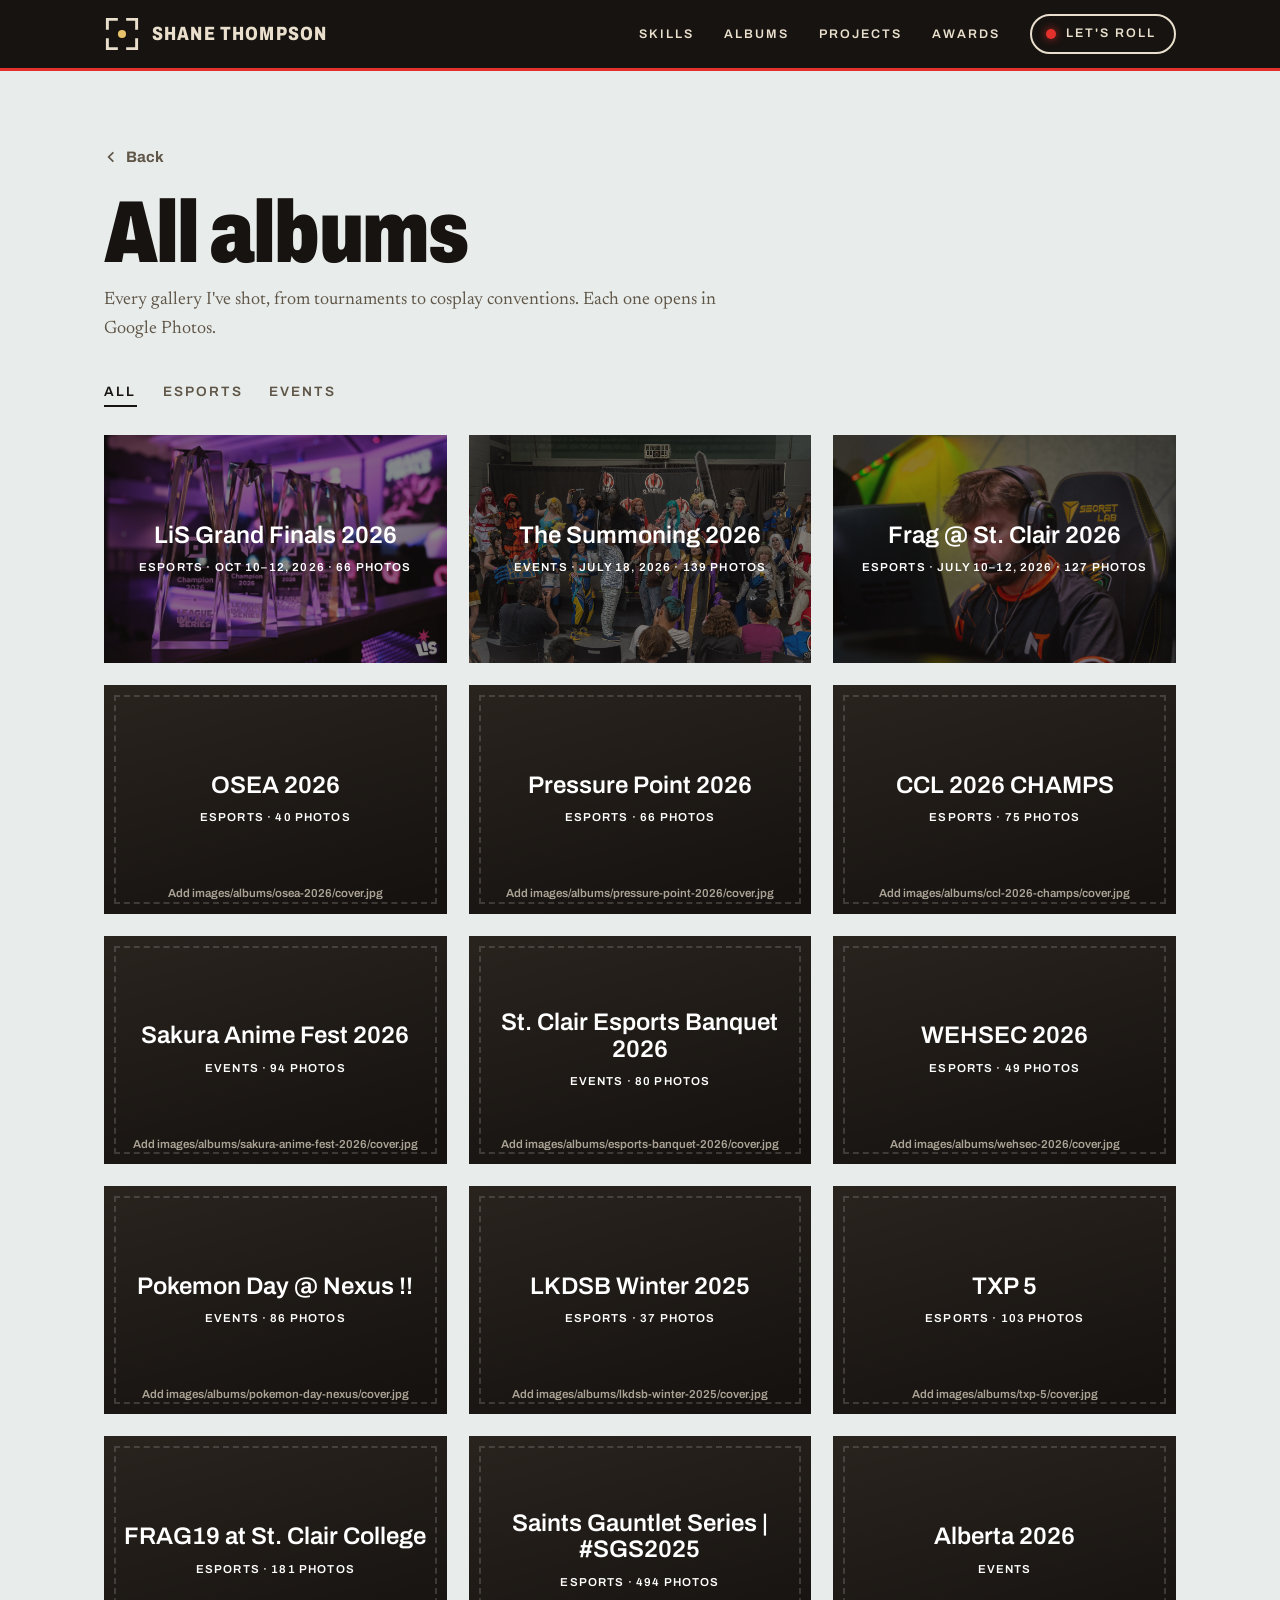
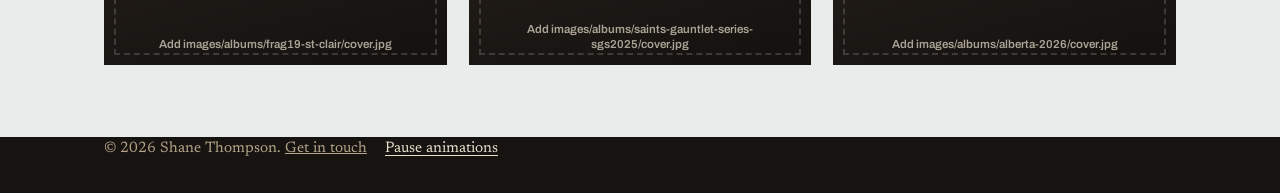
==== albums.html @ 85a18883 "Add files via upload" ====
<!DOCTYPE html>
<html lang="en">
<head>
<meta charset="utf-8">
<meta name="viewport" content="width=device-width, initial-scale=1">
<title>Photo Albums | Shane Thompson</title>
<meta name="description" content="Every photo album from Shane Thompson, covering esports events, tournaments and campus events in Ontario.">
<link rel="preconnect" href="https://fonts.googleapis.com">
<link rel="preconnect" href="https://fonts.gstatic.com" crossorigin>
<link href="https://fonts.googleapis.com/css2?family=Archivo:wdth,wght@62..125,500..900&family=Newsreader:ital,opsz,wght@0,6..72,400..600;1,6..72,400&display=swap" rel="stylesheet">
<link rel="stylesheet" href="styles.css">
</head>
<body>
<a class="skip" href="#main">Skip to content</a>
<header>
  <div class="wrap">
    <a class="mark" href="index.html"><svg class="mk-vf" viewBox="0 0 32 32" aria-hidden="true"><g class="br"><path d="M3 11V3h8M21 3h8v8M29 21v8h-8M11 29H3v-8"/></g><circle cx="16" cy="16" r="3.6"/></svg><span class="mk-name">Shane Thompson</span></a>
    <nav aria-label="Main"><ul>
      <li><a href="index.html#skills">Skills</a></li>
      <li class="nv-al"><a href="albums.html">Albums</a></li>
      <li><a href="index.html#work">Projects</a></li>
      <li><a href="index.html#awards">Awards</a></li>
      <li class="nv-contact"><a href="contact.html">Contact</a></li>
      <li class="nv-cta"><a class="nv-btn" href="contact.html">Let's roll</a></li>
    </ul></nav>
  </div>
</header>

<main id="main">
  <section class="block albums-page">
    <div class="wrap">
      <a class="back" href="index.html#albums"><svg width="14" height="14" viewBox="0 0 24 24" fill="none" stroke="currentColor" stroke-width="3" stroke-linecap="square" aria-hidden="true"><path d="M15 5 8 12l7 7"/></svg>Back</a>
      <h1 class="al-title">All albums</h1>
      <p class="intro">Every gallery I've shot, from tournaments to cosplay conventions. Each one opens in Google Photos.</p>
      <div class="filters" role="group" aria-label="Filter albums">
        <button type="button" class="on" data-f="all" aria-pressed="true">All</button>
        <button type="button" data-f="esports" aria-pressed="false">Esports</button>
        <button type="button" data-f="events" aria-pressed="false">Events</button>
      </div>
      <!-- To add an album: copy an <a class="alt"> block, set data-cat (for example esports or events), the title, the Google Photos share link, and a cover at images/albums/<name>/cover.jpg (landscape, about 3:2). To add a filter tab, copy a button. -->
      <div class="alg">
      <a class="alt" data-cat="esports" href="https://photos.app.goo.gl/d2qjVAx8taKaibPC6" target="_blank" rel="noopener">
        <img src="images/albums/lis-2026/cover.jpg" alt="" style="object-position:22% 50%" loading="lazy" decoding="async">
        <span class="alt-txt"><b>LiS Grand Finals 2026</b><i>Esports · Oct 10–12, 2026 · 66 photos</i></span>
        <span class="alt-go" aria-hidden="true"><svg width="12" height="12" viewBox="0 0 24 24" fill="none" stroke="currentColor" stroke-width="3" stroke-linecap="square" aria-hidden="true"><path d="M7 17 17 7M8 7h9v9"/></svg></span>
      </a>
      <a class="alt" data-cat="events" href="https://photos.app.goo.gl/BAirNBNENMz6Ticj6" target="_blank" rel="noopener">
        <img src="images/albums/the-summoning-2026/cover.jpg" alt="" style="object-position:55% 50%" loading="lazy" decoding="async">
        <span class="alt-txt"><b>The Summoning 2026</b><i>Events · July 18, 2026 · 139 photos</i></span>
        <span class="alt-go" aria-hidden="true"><svg width="12" height="12" viewBox="0 0 24 24" fill="none" stroke="currentColor" stroke-width="3" stroke-linecap="square" aria-hidden="true"><path d="M7 17 17 7M8 7h9v9"/></svg></span>
      </a>
      <a class="alt" data-cat="esports" href="https://photos.app.goo.gl/i5zb3TWGw64ADu737" target="_blank" rel="noopener">
        <img src="images/albums/frag-st-clair-2026/cover.jpg" alt="" style="object-position:40% 40%" loading="lazy" decoding="async">
        <span class="alt-txt"><b>Frag @ St. Clair 2026</b><i>Esports · July 10–12, 2026 · 127 photos</i></span>
        <span class="alt-go" aria-hidden="true"><svg width="12" height="12" viewBox="0 0 24 24" fill="none" stroke="currentColor" stroke-width="3" stroke-linecap="square" aria-hidden="true"><path d="M7 17 17 7M8 7h9v9"/></svg></span>
      </a>
      <a class="alt" data-cat="esports" href="https://photos.google.com/" target="_blank" rel="noopener">
        <img src="images/albums/osea-2026/cover.jpg" alt="" loading="lazy" decoding="async">
        <span class="alt-txt"><b>OSEA 2026</b><i>Esports · 40 photos</i></span>
        <span class="alt-go" aria-hidden="true"><svg width="12" height="12" viewBox="0 0 24 24" fill="none" stroke="currentColor" stroke-width="3" stroke-linecap="square" aria-hidden="true"><path d="M7 17 17 7M8 7h9v9"/></svg></span>
      </a>
      <a class="alt" data-cat="esports" href="https://photos.google.com/" target="_blank" rel="noopener">
        <img src="images/albums/pressure-point-2026/cover.jpg" alt="" loading="lazy" decoding="async">
        <span class="alt-txt"><b>Pressure Point 2026</b><i>Esports · 66 photos</i></span>
        <span class="alt-go" aria-hidden="true"><svg width="12" height="12" viewBox="0 0 24 24" fill="none" stroke="currentColor" stroke-width="3" stroke-linecap="square" aria-hidden="true"><path d="M7 17 17 7M8 7h9v9"/></svg></span>
      </a>
      <a class="alt" data-cat="esports" href="https://photos.google.com/" target="_blank" rel="noopener">
        <img src="images/albums/ccl-2026-champs/cover.jpg" alt="" loading="lazy" decoding="async">
        <span class="alt-txt"><b>CCL 2026 CHAMPS</b><i>Esports · 75 photos</i></span>
        <span class="alt-go" aria-hidden="true"><svg width="12" height="12" viewBox="0 0 24 24" fill="none" stroke="currentColor" stroke-width="3" stroke-linecap="square" aria-hidden="true"><path d="M7 17 17 7M8 7h9v9"/></svg></span>
      </a>
      <a class="alt" data-cat="events" href="https://photos.google.com/" target="_blank" rel="noopener">
        <img src="images/albums/sakura-anime-fest-2026/cover.jpg" alt="" loading="lazy" decoding="async">
        <span class="alt-txt"><b>Sakura Anime Fest 2026</b><i>Events · 94 photos</i></span>
        <span class="alt-go" aria-hidden="true"><svg width="12" height="12" viewBox="0 0 24 24" fill="none" stroke="currentColor" stroke-width="3" stroke-linecap="square" aria-hidden="true"><path d="M7 17 17 7M8 7h9v9"/></svg></span>
      </a>
      <a class="alt" data-cat="events" href="https://photos.google.com/" target="_blank" rel="noopener">
        <img src="images/albums/esports-banquet-2026/cover.jpg" alt="" loading="lazy" decoding="async">
        <span class="alt-txt"><b>St. Clair Esports Banquet 2026</b><i>Events · 80 photos</i></span>
        <span class="alt-go" aria-hidden="true"><svg width="12" height="12" viewBox="0 0 24 24" fill="none" stroke="currentColor" stroke-width="3" stroke-linecap="square" aria-hidden="true"><path d="M7 17 17 7M8 7h9v9"/></svg></span>
      </a>
      <a class="alt" data-cat="esports" href="https://photos.google.com/" target="_blank" rel="noopener">
        <img src="images/albums/wehsec-2026/cover.jpg" alt="" loading="lazy" decoding="async">
        <span class="alt-txt"><b>WEHSEC 2026</b><i>Esports · 49 photos</i></span>
        <span class="alt-go" aria-hidden="true"><svg width="12" height="12" viewBox="0 0 24 24" fill="none" stroke="currentColor" stroke-width="3" stroke-linecap="square" aria-hidden="true"><path d="M7 17 17 7M8 7h9v9"/></svg></span>
      </a>
      <a class="alt" data-cat="events" href="https://photos.google.com/" target="_blank" rel="noopener">
        <img src="images/albums/pokemon-day-nexus/cover.jpg" alt="" loading="lazy" decoding="async">
        <span class="alt-txt"><b>Pokemon Day @ Nexus !!</b><i>Events · 86 photos</i></span>
        <span class="alt-go" aria-hidden="true"><svg width="12" height="12" viewBox="0 0 24 24" fill="none" stroke="currentColor" stroke-width="3" stroke-linecap="square" aria-hidden="true"><path d="M7 17 17 7M8 7h9v9"/></svg></span>
      </a>
      <a class="alt" data-cat="esports" href="https://photos.google.com/" target="_blank" rel="noopener">
        <img src="images/albums/lkdsb-winter-2025/cover.jpg" alt="" loading="lazy" decoding="async">
        <span class="alt-txt"><b>LKDSB Winter 2025</b><i>Esports · 37 photos</i></span>
        <span class="alt-go" aria-hidden="true"><svg width="12" height="12" viewBox="0 0 24 24" fill="none" stroke="currentColor" stroke-width="3" stroke-linecap="square" aria-hidden="true"><path d="M7 17 17 7M8 7h9v9"/></svg></span>
      </a>
      <a class="alt" data-cat="esports" href="https://photos.google.com/" target="_blank" rel="noopener">
        <img src="images/albums/txp-5/cover.jpg" alt="" loading="lazy" decoding="async">
        <span class="alt-txt"><b>TXP 5</b><i>Esports · 103 photos</i></span>
        <span class="alt-go" aria-hidden="true"><svg width="12" height="12" viewBox="0 0 24 24" fill="none" stroke="currentColor" stroke-width="3" stroke-linecap="square" aria-hidden="true"><path d="M7 17 17 7M8 7h9v9"/></svg></span>
      </a>
      <a class="alt" data-cat="esports" href="https://photos.google.com/" target="_blank" rel="noopener">
        <img src="images/albums/frag19-st-clair/cover.jpg" alt="" loading="lazy" decoding="async">
        <span class="alt-txt"><b>FRAG19 at St. Clair College</b><i>Esports · 181 photos</i></span>
        <span class="alt-go" aria-hidden="true"><svg width="12" height="12" viewBox="0 0 24 24" fill="none" stroke="currentColor" stroke-width="3" stroke-linecap="square" aria-hidden="true"><path d="M7 17 17 7M8 7h9v9"/></svg></span>
      </a>
      <a class="alt" data-cat="esports" href="https://photos.google.com/" target="_blank" rel="noopener">
        <img src="images/albums/saints-gauntlet-series-sgs2025/cover.jpg" alt="" loading="lazy" decoding="async">
        <span class="alt-txt"><b>Saints Gauntlet Series | #SGS2025</b><i>Esports · 494 photos</i></span>
        <span class="alt-go" aria-hidden="true"><svg width="12" height="12" viewBox="0 0 24 24" fill="none" stroke="currentColor" stroke-width="3" stroke-linecap="square" aria-hidden="true"><path d="M7 17 17 7M8 7h9v9"/></svg></span>
      </a>
      <a class="alt" data-cat="events" href="https://photos.google.com/" target="_blank" rel="noopener">
        <img src="images/albums/alberta-2026/cover.jpg" alt="" loading="lazy" decoding="async">
        <span class="alt-txt"><b>Alberta 2026</b><i>Events</i></span>
        <span class="alt-go" aria-hidden="true"><svg width="12" height="12" viewBox="0 0 24 24" fill="none" stroke="currentColor" stroke-width="3" stroke-linecap="square" aria-hidden="true"><path d="M7 17 17 7M8 7h9v9"/></svg></span>
      </a>
      </div>
    </div>
  </section>
</main>

<footer><div class="wrap">© <span id="yr">2026</span> Shane Thompson. <a href="contact.html">Get in touch</a></div></footer>
<script src="site.js" defer></script>
</body>
</html>
---- styles.css ----
:root{
  --paper:#E8ECEB; --sand:#E9DFCC; --card:#F6EFE2; --ink:#161310; --mute:#5F5648; --rec:#E4312B; --line:#161310;
  --display:"Archivo","Arial Narrow",Arial,sans-serif; --body:"Newsreader",Georgia,serif;
}
*{box-sizing:border-box;margin:0}
html{scroll-behavior:smooth;scroll-padding-top:72px}
body{background:var(--paper);color:var(--ink);font-family:var(--body);font-size:1.125rem;line-height:1.6}
a{color:inherit}
:focus-visible{outline:3px solid var(--rec);outline-offset:3px}
.wrap{max-width:1120px;margin:0 auto;padding:0 24px}
.skip{position:absolute;left:-999px}.skip:focus{left:16px;top:16px;background:var(--card);padding:8px 12px;z-index:99}

header{position:sticky;top:0;z-index:10;background:var(--ink);color:var(--sand);border-bottom:3px solid var(--rec)}
header .wrap{display:flex;justify-content:space-between;align-items:center;height:68px}
.mark{display:inline-flex;align-items:center;gap:12px;font-family:var(--display);font-weight:800;font-stretch:80%;font-size:1.2rem;text-decoration:none;letter-spacing:.06em;text-transform:uppercase;white-space:nowrap}
.mk-vf{width:36px;height:36px;flex:none;fill:none;stroke:var(--sand);stroke-width:2.6;stroke-linecap:square}
.mk-vf circle{fill:#E8C26A;stroke:none}
.mk-vf .br{transform-origin:16px 16px;transition:transform .25s}
.mark:hover .br,.mark:focus-visible .br{transform:scale(.8)}
nav ul{display:flex;align-items:center;gap:30px;list-style:none;padding:0}
nav a{position:relative;font-family:var(--display);font-weight:600;font-size:.78rem;letter-spacing:.16em;text-transform:uppercase;text-decoration:none;padding:6px 0}
nav a:not(.nv-btn)::after{content:"";position:absolute;left:0;right:0;bottom:0;height:2px;background:#E8C26A;transform:scaleX(0);transform-origin:left;transition:transform .2s}
nav a:not(.nv-btn):hover::after,nav a:not(.nv-btn):focus-visible::after{transform:scaleX(1)}
.nv-btn{display:inline-flex;align-items:center;gap:10px;padding:8px 18px 8px 14px!important;border:2px solid var(--sand);border-radius:999px;color:var(--sand);transition:background .2s,border-color .2s,color .2s}
.nv-btn::before{content:"";width:10px;height:10px;border-radius:50%;background:var(--rec);box-shadow:0 0 8px rgba(228,49,43,.8);transition:background .2s,box-shadow .2s}
.nv-btn:hover,.nv-btn:focus-visible{background:var(--rec);border-color:var(--rec);color:#fff}
.nv-btn:hover::before,.nv-btn:focus-visible::before{background:#fff;box-shadow:none}

.hero{padding:56px 0 72px}
.hero .wrap{display:grid;gap:48px;grid-template-columns:1.1fr 1fr;align-items:center}
h1{font-family:var(--display);font-weight:900;font-stretch:75%;font-size:clamp(3.6rem,10vw,8rem);line-height:.88;letter-spacing:-.02em}
.hero p.lead{margin-top:28px;max-width:30em;font-size:1.3rem}
.hero .where{margin-top:12px;color:var(--mute);font-style:italic}
.btns{margin-top:32px;display:flex;gap:14px;flex-wrap:wrap}
.btn{font-family:var(--display);font-weight:700;text-decoration:none;padding:12px 22px;border:2px solid var(--line);display:inline-block}
.btn.fill{background:var(--ink);color:var(--sand)}
.btn:hover{background:var(--rec);border-color:var(--rec);color:#fff}

.vf{position:relative;aspect-ratio:16/9;background:linear-gradient(135deg,#2E2923,#161310 70%);color:#fff;display:flex;align-items:flex-end;justify-content:space-between;padding:20px;font-family:var(--display);font-weight:600}
.vf i{position:absolute;width:28px;height:28px;border:3px solid #fff}
.vf .a{top:14px;left:14px;border-right:0;border-bottom:0}.vf .b{top:14px;right:14px;border-left:0;border-bottom:0}
.vf .c{bottom:14px;left:14px;border-right:0;border-top:0}.vf .d{bottom:14px;right:14px;border-left:0;border-top:0}
.rec{position:absolute;top:26px;left:28px;display:flex;align-items:center;gap:8px;font-size:.9rem;letter-spacing:.08em}
.rec b{width:11px;height:11px;border-radius:50%;background:var(--rec);animation:blink 1.4s steps(2,jump-none) infinite}
.tc{font-variant-numeric:tabular-nums;font-size:1.2rem;letter-spacing:.04em;margin-left:14px}
.vf small{font-size:.8rem;opacity:.8;margin-right:14px}
@keyframes blink{50%{opacity:.15}}

section.block{padding:72px 0;border-top:2px solid var(--line)}
h2{font-family:var(--display);font-weight:800;font-stretch:80%;font-size:clamp(2.2rem,5vw,3.4rem);line-height:1;letter-spacing:-.01em}
.intro{margin-top:14px;max-width:34em;color:var(--mute)}

.skhead{display:flex;justify-content:space-between;align-items:flex-end;gap:20px 32px;flex-wrap:wrap;margin-bottom:44px}
h2.io{position:relative;display:inline-block;padding:14px 30px;font-weight:900;font-stretch:75%;font-size:clamp(3.2rem,9vw,6.5rem);line-height:.9;letter-spacing:-.02em}
h2.io::before,h2.io::after{content:"";position:absolute;width:30px;height:30px;border:5px solid var(--rec)}
h2.io::before{top:0;left:0;border-right:0;border-bottom:0}
h2.io::after{bottom:0;right:0;border-left:0;border-top:0}
.hint{display:inline-flex;align-items:center;gap:10px;margin-bottom:12px;padding:8px 16px;border:2px solid var(--line);background:var(--card);box-shadow:4px 4px 0 var(--line);font-family:var(--display);font-weight:700}
.mon .hint{grid-column:2;grid-row:2 / span 2;align-self:center;justify-self:center;margin:0 0 30px;padding:12px 22px;background:#231F1A;color:var(--sand);border:2px solid var(--sand);box-shadow:5px 5px 0 var(--rec);font-size:1.05rem;transform:rotate(-3deg);transition:transform .18s,box-shadow .18s}
.mon .hint svg{stroke:none}
.mon .hint:hover{transform:rotate(-2deg) translateY(-2px) scale(1.02);box-shadow:7px 7px 0 var(--rec)}
.hint svg{flex:none;animation:bob 1.2s ease-in-out infinite}
@keyframes bob{50%{transform:translate(3px,4px)}}
.clip{transition:transform .15s,filter .15s}
.clip:hover{transform:translateY(-3px);filter:brightness(1.1)}
.nle{background:var(--ink);color:var(--sand);border:2px solid var(--line);box-shadow:8px 8px 0 #B5A68A}
.nle :focus-visible{outline-color:#fff}
.mon{padding:26px 28px 24px;border-bottom:2px solid #3A342C;display:grid;grid-template-columns:1fr minmax(260px,36%);gap:8px 24px;align-items:start;min-height:210px}
.mon h3{font-family:var(--display);font-weight:900;font-stretch:75%;font-size:clamp(2.4rem,6vw,4rem);line-height:.9;letter-spacing:-.01em}
.mon p{grid-column:1;max-width:32em;margin-top:6px;color:#D9CDB6}
.mon .mtc{grid-row:1;grid-column:2;justify-self:end;font-family:var(--display);font-weight:600;font-variant-numeric:tabular-nums;font-size:1.1rem;display:flex;align-items:center;gap:10px}
.mon .mtc b{width:10px;height:10px;border-radius:50%;background:var(--rec)}
.mon .sel{grid-column:1;font-family:var(--display);font-weight:700;font-size:.9rem;color:#B5A68A}
.scroll{overflow-x:auto;padding:0 0 18px}
.inner{position:relative;min-width:780px;padding:0 20px}
.ruler{margin-left:140px;height:30px;position:relative;background:repeating-linear-gradient(to right,#6E6454 0 1px,transparent 1px 10%);background-size:100% 10px;background-repeat:repeat-x;background-position:0 bottom;border-bottom:1px solid #6E6454}
.ruler span{position:absolute;bottom:12px;transform:translateX(3px);font-family:var(--display);font-weight:600;font-size:.72rem;color:#B5A68A}
.lane{display:flex;align-items:center;height:48px;border-bottom:1px solid #2A251F}
.lb{flex:none;width:140px;font-family:var(--display);font-weight:700;font-size:.9rem;color:#D9CDB6}
.trk{position:relative;flex:1;height:36px}
.clip{position:absolute;top:0;height:36px;border:2px solid var(--ink);background:var(--c);color:var(--ink);font-family:var(--display);font-weight:700;font-size:.85rem;text-align:left;padding:0 10px;overflow:hidden;white-space:nowrap;text-overflow:ellipsis;cursor:pointer}
.clip.red{color:#fff}
.clip:hover{filter:brightness(1.08)}
.clip[aria-pressed="true"]{outline:3px solid #fff;outline-offset:-5px}
.playhead{position:absolute;top:0;bottom:0;left:calc(160px + (100% - 180px) * var(--p,0));width:2px;background:var(--rec);transition:left .3s ease;pointer-events:none}
.playhead::before{content:"";position:absolute;top:0;left:-7px;border:8px solid transparent;border-top:12px solid var(--rec);border-bottom:0}
.kit{margin-top:40px;display:flex;flex-wrap:wrap;align-items:center;gap:12px 14px;font-family:var(--display);font-weight:700;font-size:1.1rem}
.kit .l{display:inline-flex;align-items:center;gap:12px;margin-right:6px;color:var(--ink);font-weight:800;font-size:1.4rem}
.kit .l svg{flex:none;fill:none;stroke:var(--rec);stroke-width:2.5;stroke-linecap:square;stroke-linejoin:miter}
.kit .t{padding:12px 22px;border:2px solid var(--line);background:var(--card);box-shadow:4px 4px 0 var(--line);transition:transform .15s,box-shadow .15s}
.kit .t:hover{transform:translate(-2px,-3px);box-shadow:7px 8px 0 var(--line)}
.contact{background:var(--ink);color:var(--sand);border-top:0}
.contact h2{max-width:14em}
.contact .mail{display:inline-block;margin-top:28px;font-family:var(--display);font-weight:800;font-stretch:85%;font-size:clamp(1.6rem,4vw,2.6rem);text-decoration:underline;text-decoration-color:var(--rec);text-underline-offset:8px;text-decoration-thickness:4px}
.contact ul{margin-top:28px;display:flex;gap:24px;list-style:none;padding:0;flex-wrap:wrap;font-family:var(--display);font-weight:600}
footer{background:var(--ink);color:#B5A68A;padding:0 0 32px;font-size:.95rem}

@media(max-width:820px){
  .hero .wrap{grid-template-columns:1fr}
  .mon{grid-template-columns:1fr}
  .mon .mtc{grid-column:1;grid-row:auto}
  .mon .hint{grid-column:1;grid-row:auto;justify-self:start;margin-top:14px}
  nav ul{gap:16px}
}
@media(max-width:820px){nav ul{gap:20px}.nv-cta{display:none}}
@media(max-width:640px){.mk-name{display:none}header .wrap{height:60px}}
@media(max-width:480px){
  header .wrap{gap:12px}
  nav ul{gap:12px}
  nav a{font-size:.7rem;letter-spacing:.1em}
}
@media(prefers-reduced-motion:reduce){.playhead{transition:none}html{scroll-behavior:auto}.rec b{animation:none}.hint svg{animation:none}.clip,.mon .hint,.kit .t{transition:none}}

/* ---------- Photocards (home page and "more work" rows) ---------- */
.cards{margin-top:48px;display:flex;flex-wrap:wrap;justify-content:center;gap:44px 38px}
.pcard{position:relative;display:block;width:min(100%,320px);aspect-ratio:55/85;color:var(--ink);text-decoration:none;perspective:900px;transform:rotate(var(--r,0deg));transition:transform .2s}
.pcard:hover,.pcard:focus-visible{transform:rotate(0deg) translateY(-6px)}
.pc-in{position:absolute;inset:0;display:flex;flex-direction:column;padding:10px 10px 0;background:var(--card);border:2px solid var(--line);border-radius:18px;box-shadow:6px 6px 0 var(--line);overflow:hidden;transform:rotateX(var(--rx,0deg)) rotateY(var(--ry,0deg));transition:transform .15s ease-out,box-shadow .2s}
.pcard:hover .pc-in,.pcard:focus-visible .pc-in{box-shadow:9px 10px 0 var(--line)}
.pc-img{position:relative;flex:1;min-height:0;border-radius:10px;overflow:hidden;background:#2E2923}
.pc-img img{position:absolute;inset:0;width:100%;height:100%;object-fit:cover}
.pc-tag{position:absolute;z-index:2;left:8px;top:8px;max-width:calc(100% - 16px);padding:4px 11px;border-radius:12px;background:var(--c);color:var(--cf,var(--ink));font-family:var(--display);font-weight:700;font-size:.75rem;line-height:1.25;box-shadow:0 2px 6px rgba(0,0,0,.25)}
.pc-cap{display:flex;align-items:center;justify-content:space-between;gap:12px;padding:10px 4px 12px}
.pc-cap h3{font-family:var(--display);font-weight:800;font-stretch:85%;font-size:1.2rem;line-height:1.08}
.pc-go{flex:none;width:32px;height:32px;display:grid;place-items:center;border:2px solid var(--line);border-radius:50%;transition:background .15s,color .15s,border-color .15s}
.pcard:hover .pc-go,.pcard:focus-visible .pc-go{background:var(--rec);border-color:var(--rec);color:#fff}
.pc-foil{position:absolute;inset:0;pointer-events:none;opacity:0;transition:opacity .25s;mix-blend-mode:soft-light;background:radial-gradient(circle at var(--mx,50%) var(--my,25%),rgba(255,255,255,.8),rgba(255,255,255,0) 50%),linear-gradient(105deg,transparent 30%,rgba(255,0,140,.55) 38%,rgba(0,190,255,.55) 46%,rgba(255,235,60,.55) 54%,transparent 62%);background-size:100% 100%,300% 100%;background-position:0 0,var(--mx,50%) 0;background-repeat:no-repeat}
.pcard:hover .pc-foil,.pcard:focus-visible .pc-foil{opacity:1}

/* ---------- Image slots: a labelled placeholder shows until the photo file exists ---------- */
.pc-img.missing,.shot.missing{background:linear-gradient(165deg,color-mix(in srgb,var(--c,#7FA3B8) 40%,#161310),#161310 90%);outline:2px dashed rgba(255,255,255,.32);outline-offset:-14px}
.ph-label{display:none}
.missing>.ph-label{position:absolute;inset:0;display:grid;place-items:center;padding:28px 22px;text-align:center;color:#E9DFCC;font-family:var(--display);font-weight:600;font-size:.9rem;line-height:1.35;word-break:break-word}

/* ---------- Project pages ---------- */
.back{display:inline-flex;align-items:center;gap:8px;margin-top:34px;font-family:var(--display);font-weight:700;font-size:.95rem;text-decoration:none;color:var(--mute)}
.back:hover{color:var(--rec)}
.p-head{display:grid;grid-template-columns:1.5fr 1fr;gap:32px 56px;align-items:end;padding:22px 0 48px}
.p-role{display:inline-block;padding:5px 14px;border-radius:14px;background:var(--c);color:var(--cf,var(--ink));font-family:var(--display);font-weight:700;font-size:.9rem;line-height:1.3}
h1.p-title{margin-top:16px;font-size:clamp(2.8rem,7.5vw,6rem)}
.p-lede{margin-top:22px;max-width:30em;font-size:1.3rem}
.p-meta{border-top:2px solid var(--line)}
.p-meta div{display:grid;grid-template-columns:96px 1fr;gap:12px;padding:11px 0;border-bottom:2px solid var(--line)}
.p-meta dt{font-family:var(--display);font-weight:600;font-size:.9rem;color:var(--mute)}
.p-meta dd{font-family:var(--display);font-weight:800;font-stretch:90%;font-size:1.05rem;line-height:1.3}
.p-flow{display:grid;gap:24px;padding-bottom:48px}
.fig{margin:0}
.fig figcaption{padding:10px 2px 0;font-size:.95rem;color:var(--mute);font-style:italic}
.shot{position:relative;overflow:hidden;background:#D8CDB8}
.shot img{display:block;width:100%;height:auto}
.shot.missing{aspect-ratio:var(--ar,16/9)}
.shot.port{--ar:4/5}.shot.sq{--ar:1/1}.shot.wide{--ar:21/9}
.shot.cover::before,.shot.cover::after{content:"";position:absolute;z-index:2;width:34px;height:34px;border:4px solid #fff;pointer-events:none;filter:drop-shadow(0 1px 3px rgba(0,0,0,.4))}
.shot.cover::before{top:16px;left:16px;border-right:0;border-bottom:0}
.shot.cover::after{bottom:16px;right:16px;border-left:0;border-top:0}
.shot.video{aspect-ratio:16/9;background:#161310}
.shot.video iframe{position:absolute;inset:0;width:100%;height:100%;border:0}
.g2,.g3{display:grid;gap:24px;align-items:start}
.g2{grid-template-columns:repeat(2,1fr)}
.g3{grid-template-columns:repeat(3,1fr)}
.p-text{width:100%;max-width:720px;margin:40px auto}
.p-text h2{font-size:clamp(1.8rem,3.4vw,2.4rem)}
.p-text p{margin-top:14px}
.p-list{margin-top:18px;padding:0;list-style:none;border-top:2px solid var(--line)}
.p-list li{padding:11px 0;border-bottom:2px solid var(--line);font-family:var(--display);font-weight:700;font-size:1.05rem}
.more{border-top:2px solid var(--line);padding:56px 0 88px}
.more h2{font-size:clamp(1.8rem,3.4vw,2.4rem)}
.more .cards{margin-top:32px;justify-content:flex-start}
.more .pcard{width:min(100%,240px)}
.proj footer{padding:28px 0}
.proj footer a{color:var(--sand)}

@media(max-width:820px){
  .p-head{grid-template-columns:1fr}
  .cards{gap:36px}
  .more .cards{justify-content:center}
}
@media(max-width:700px){
  .g2,.g3{grid-template-columns:1fr}
}
@media(prefers-reduced-motion:reduce){.pcard,.pc-in,.pc-foil,.pc-go{transition:none}}

/* ---------- Awards: a strip of 35mm film on an amber light table ---------- */
section.block.awards{background:#D6C39B}
.aw-intro{margin-top:14px;max-width:34em;color:var(--ink)}
.reel-wrap{margin-top:36px;overflow-x:auto;padding:30px 8px 40px;scroll-snap-type:x proximity}
.reel{position:relative;overflow:hidden;display:grid;grid-auto-flow:column;grid-auto-columns:minmax(230px,1fr);gap:14px;min-width:980px;margin:0;padding:52px 18px;list-style:none;background:var(--ink);border-radius:4px;transform:rotate(-1.2deg);box-shadow:0 12px 0 rgba(22,19,16,.2)}
.reel::before,.reel::after{content:"";position:absolute;left:0;width:calc(100% + 30px);height:26px;background:url("data:image/svg+xml,%3Csvg xmlns='http://www.w3.org/2000/svg' width='30' height='26'%3E%3Crect x='8' y='5' width='14' height='16' rx='3' fill='%23E8C26A'/%3E%3C/svg%3E") repeat-x;background-size:30px 26px}
.reel::before{top:10px}
.reel::after{bottom:10px}
.fr{display:grid;grid-template-rows:auto 1fr auto;gap:6px;scroll-snap-align:center;transition:transform .18s}
.fr:hover{transform:translateY(-4px)}
.fr-edge{display:flex;gap:12px;align-items:center;min-height:14px;font-family:var(--display);font-weight:700;font-size:.7rem;letter-spacing:.06em;color:#E8C26A}
.fr-edge span:first-child::before{content:"";display:inline-block;margin-right:6px;border:4px solid transparent;border-left:7px solid currentColor;border-right:0}
.fr-win{position:relative;aspect-ratio:4/3;display:flex;flex-direction:column;justify-content:space-between;gap:8px;padding:14px 16px;background:var(--card);border-radius:3px}
.fr-top{display:flex;justify-content:space-between;align-items:flex-start;gap:8px}
.fr-big{font-family:var(--display);font-weight:900;font-stretch:75%;font-size:clamp(2.2rem,3.4vw,2.9rem);line-height:.9;letter-spacing:-.01em}
.stamp{flex:none;margin-top:2px;padding:2px 9px;border:3px solid var(--rec);border-radius:4px;color:var(--rec);font-family:var(--display);font-weight:900;font-stretch:80%;font-size:1.05rem;line-height:1.2;text-transform:uppercase;letter-spacing:.04em;transform:rotate(-7deg);opacity:.93}
.fin .stamp{color:var(--ink);border-color:var(--ink);border-style:dashed}
.fr-name{font-family:var(--display);font-weight:800;font-stretch:85%;font-size:1.2rem;line-height:1.05}
.fr-by{font-size:.85rem;line-height:1.25;color:var(--mute)}
.grease{position:absolute;inset:-4px -5px;width:calc(100% + 10px);height:calc(100% + 8px);pointer-events:none;overflow:visible;fill:none;stroke:var(--rec);stroke-width:3;stroke-linecap:round;stroke-linejoin:round;opacity:.9}
@keyframes thud{0%{transform:rotate(-7deg) scale(1.35);opacity:.5}100%{transform:rotate(-7deg) scale(1);opacity:.93}}
.fr:hover .stamp{animation:thud .22s ease-out}
@media(prefers-reduced-motion:reduce){.fr{transition:none}.fr:hover .stamp{animation:none}}

/* ---------- Always-on motion: camera and editing references ---------- */
.hero{position:relative;overflow:hidden}
.hero .wrap{position:relative;z-index:1}
.deco{pointer-events:none;stroke:var(--ink);fill:none;stroke-linecap:round;stroke-linejoin:round}
.ap{position:absolute;right:-120px;top:-100px;width:420px;height:420px;stroke-width:.14;opacity:.16;z-index:0}
.has-deco{position:relative}
.ic-reel{flex:none;width:92px;height:92px;stroke-width:2.6;align-self:center}
.af{position:absolute;inset:0;margin:auto;width:20%;height:auto;color:#fff;fill:none;stroke:currentColor;stroke-width:3;stroke-linecap:square;opacity:.9}
.rbar{position:relative;overflow:hidden;margin-left:140px;height:4px;background:linear-gradient(90deg,#A9C9B4 0 38%,#E8C26A 38% 66%,#6E6454 66% 100%)}
.rbar::after{content:"";position:absolute;inset:0;background:linear-gradient(90deg,transparent 40%,rgba(255,255,255,.65) 50%,transparent 60%);transform:translateX(-100%)}
.ticker{margin:-6px 0 -10px;line-height:0}
#skills{border-top:0}
.ticker svg{display:block;width:100%;height:clamp(84px,9vw,120px)}
.ticker .body{fill:none;stroke:var(--ink);stroke-width:64}
.ticker .hole{fill:none;stroke:#E8C26A;stroke-width:9;stroke-dasharray:11 14}
.ticker text{font-family:var(--display);font-weight:700;font-size:19px;fill:var(--sand);letter-spacing:.02em}
.ticker tspan.sep{fill:#E8C26A}
.wave{position:absolute;right:24px;bottom:0;display:flex;align-items:flex-end;gap:5px;height:84px}
.wave span{width:6px;height:100%;background:#E8C26A;opacity:.75;transform-origin:bottom;transform:scaleY(.25)}
.calm{margin-left:18px;padding:0;border:0;background:none;color:var(--sand);font:inherit;text-decoration:underline;text-underline-offset:3px;cursor:pointer}

@media(max-width:820px){.ap{width:280px;height:280px;right:-90px;top:-70px}}
@media(max-width:700px){.wave{display:none}.ic-reel{width:64px;height:64px}}
@media (prefers-reduced-motion:no-preference){
  @keyframes spin{to{transform:rotate(360deg)}}
  @keyframes af{0%{transform:scale(1.4);opacity:.3;color:#fff}28%{transform:scale(1);opacity:1;color:#E8C26A}86%{transform:scale(1);opacity:1;color:#E8C26A}100%{transform:scale(1.4);opacity:.3;color:#fff}}
  @keyframes lvl{from{transform:scaleY(.15)}to{transform:scaleY(1)}}
  @keyframes sprock{to{transform:translateX(-30px)}}
  @keyframes sweep{to{transform:translateX(100%)}}
  @keyframes glow{50%{box-shadow:0 0 9px 1px rgba(228,49,43,.8)}}
  @keyframes float{50%{translate:0 -7px}}
  @keyframes nudge{50%{transform:translateX(6px)}}
  @keyframes brk-a{50%{transform:translate(4px,4px)}}
  @keyframes brk-b{50%{transform:translate(-4px,-4px)}}

  .ap{animation:spin 70s linear infinite}
  .ic-reel{animation:spin 14s linear infinite}
    .af{animation:af 4.4s ease-in-out infinite}
  .wave span{animation:lvl var(--t,1s) ease-in-out var(--d,0s) infinite alternate}
  .reel::before,.reel::after{animation:sprock 1.8s linear infinite}
  .rbar::after{animation:sweep 3.6s linear infinite}
  .playhead{animation:glow 2.2s ease-in-out infinite}
  .mon .mtc b{animation:blink 1.4s steps(2,jump-none) infinite}
  .kit .l svg{animation:nudge 1.6s ease-in-out infinite}
    h2.io::before,.shot.cover::before{animation:brk-a 3.6s ease-in-out infinite}
  h2.io::after,.shot.cover::after{animation:brk-b 3.6s ease-in-out infinite}
  .pcard{animation:float 7s ease-in-out infinite}
  .pcard:nth-child(2){animation-delay:-2.3s}
  .pcard:nth-child(3){animation-delay:-4.6s}
  .pcard:hover{animation-play-state:paused}
}
/* off-screen sections pause; the footer link stops everything */
section.off *,section.off *::before,section.off *::after,.ticker.off *{animation-play-state:paused!important}
html.still *,html.still *::before,html.still *::after{animation:none!important}

/* ---------- Featured albums (home) and all-albums page ---------- */
section.block.feat{background:var(--ink);color:var(--sand);border-top:0}
.feat .intro{color:#D0C4AB}
.eyebrow{font-family:var(--display);font-weight:700;font-size:.85rem;letter-spacing:.16em;text-transform:uppercase;color:#E8C26A;margin-bottom:12px}
.als{margin-top:48px;display:grid;grid-template-columns:repeat(4,1fr);gap:40px 28px}
.al{position:relative;display:block;padding:10px 10px 0;background:var(--card);color:var(--ink);text-decoration:none;box-shadow:6px 6px 0 #E8C26A;transform:rotate(var(--r,0deg));transition:transform .2s,box-shadow .2s}
.al:hover,.al:focus-visible{transform:rotate(0deg) translateY(-6px);box-shadow:9px 10px 0 #E8C26A}
.al-tape{position:absolute;z-index:2;top:-11px;left:50%;width:66px;height:22px;margin-left:-33px;background:rgba(232,194,106,.9);transform:rotate(-3deg)}
.al-img{position:relative;aspect-ratio:4/5;background:#2E2923;overflow:hidden}
.al-img img,.alt img{position:absolute;inset:0;width:100%;height:100%;object-fit:cover}
.al-cap{padding:12px 4px 15px}
.al-cap h3{font-family:var(--display);font-weight:800;font-stretch:85%;font-size:1.1rem;line-height:1.1}
.al-cap span{display:inline-flex;align-items:center;gap:6px;margin-top:8px;font-family:var(--display);font-weight:700;font-size:.82rem;color:var(--mute)}
.al:hover .al-cap span,.al:focus-visible .al-cap span{color:var(--rec)}
.al-more{margin-top:52px;text-align:center}
.btn.light{background:var(--sand);color:var(--ink);border-color:var(--sand)}
.btn.light:hover{background:#E8C26A;border-color:#E8C26A;color:var(--ink)}
.al-img.missing,.alt.missing{background:linear-gradient(165deg,#3D362D,#161310 90%);outline:2px dashed rgba(255,255,255,.32);outline-offset:-12px}
.al-title{font-family:var(--display);font-weight:900;font-stretch:75%;font-size:clamp(3rem,8vw,5.5rem);line-height:.9;letter-spacing:-.02em;margin-top:18px}
.filters{margin-top:34px;display:flex;flex-wrap:wrap;gap:6px 26px}
.filters button{padding:6px 0;border:0;border-bottom:2px solid transparent;background:none;color:var(--mute);font-family:var(--display);font-weight:600;font-size:.85rem;letter-spacing:.16em;text-transform:uppercase;cursor:pointer}
.filters button:hover{color:var(--ink)}
.filters button.on{color:var(--ink);border-bottom-color:var(--ink)}
.alg{margin-top:28px;display:grid;grid-template-columns:repeat(2,1fr);gap:26px}
.alt{position:relative;display:block;aspect-ratio:3/2;overflow:hidden;background:#2E2923;color:#fff;text-decoration:none}
.alt[hidden]{display:none}
.alt::after{content:"";position:absolute;inset:0;background:rgba(22,19,16,.5);transition:background .25s}
.alt:hover::after,.alt:focus-visible::after{background:rgba(22,19,16,.72)}
.alt img{transition:transform .5s}
.alt:hover img,.alt:focus-visible img{transform:scale(1.04)}
.alt-txt{position:absolute;z-index:2;inset:0;display:flex;flex-direction:column;align-items:center;justify-content:center;gap:10px;padding:20px;text-align:center}
.alt-txt b{font-family:var(--display);font-weight:600;font-size:clamp(1.3rem,2.6vw,1.9rem);line-height:1.1}
.alt-txt i{font-style:normal;font-family:var(--display);font-weight:600;font-size:.8rem;letter-spacing:.16em;text-transform:uppercase}
.alt-go{position:absolute;z-index:2;right:16px;bottom:16px;width:34px;height:34px;display:grid;place-items:center;border:2px solid #fff;border-radius:50%;opacity:0;transition:opacity .2s}
.alt:hover .alt-go,.alt:focus-visible .alt-go{opacity:1}
.alt.missing>.ph-label{inset:auto 0 12px 0;display:block;padding:0 18px;font-size:.72rem;opacity:.7;z-index:2}
@media(max-width:980px){.als{grid-template-columns:repeat(2,1fr)}}
@media(max-width:700px){.alg{grid-template-columns:1fr}.nv-al{display:none}}
@media(max-width:520px){.als{grid-template-columns:1fr;max-width:340px;margin-left:auto;margin-right:auto}}
section.block.albums-page{border-top:0;padding-top:40px}
.al-date{margin-top:6px;font-family:var(--display);font-weight:600;font-size:.82rem;color:var(--mute)}
.al-date+span{margin-top:6px}
.als{grid-template-columns:repeat(3,1fr);gap:40px 34px}
.alg{grid-template-columns:repeat(3,1fr);gap:22px}
.alt-txt b{font-size:clamp(1.1rem,1.9vw,1.5rem)}
.alt-txt i{letter-spacing:.1em;font-size:.72rem}
@media(max-width:980px){.alg{grid-template-columns:repeat(2,1fr)}.als{gap:36px 22px}}
@media(max-width:700px){.alg{grid-template-columns:1fr}.als{grid-template-columns:1fr;max-width:340px;margin-left:auto;margin-right:auto}}
body:has(.albums-page){min-height:100vh;display:flex;flex-direction:column}
body:has(.albums-page) main{flex:1}
@media(min-width:821px){.nv-contact{display:none}}
@media (prefers-reduced-motion:no-preference){@keyframes recdot{50%{opacity:.25}}.nv-btn::before{animation:recdot 1.6s ease-in-out infinite}}

/* ---------- Contact page ---------- */
.cp-top{position:relative;overflow:hidden;padding:48px 0 84px;border-top:0}
.cp-top .wrap{position:relative;z-index:1}
.cp-grid{display:grid;grid-template-columns:1fr 1.05fr;gap:56px;align-items:start}
.cp-eye{margin-top:22px;color:var(--rec)}
.cp-title{font-size:clamp(4.2rem,11vw,8.5rem);margin-top:4px}
.cp-copy .lead{margin-top:26px;max-width:26em;font-size:1.25rem;line-height:1.5}
.rec-dot{display:inline-block;width:10px;height:10px;border-radius:50%;background:var(--rec);box-shadow:0 0 8px rgba(228,49,43,.8)}
.cp-mail{display:inline-flex;align-items:center;gap:12px;margin-top:30px;padding:12px 20px;background:var(--ink);color:var(--sand);font-family:var(--display);font-weight:700;text-decoration:none;box-shadow:5px 5px 0 #E8C26A;transition:transform .15s,box-shadow .15s}
.cp-mail:hover,.cp-mail:focus-visible{transform:translate(-2px,-2px);box-shadow:8px 8px 0 #E8C26A}
.cp-where{margin-top:22px;font-style:italic;color:var(--mute)}
.cp-form{position:relative;padding:58px 30px 28px;background:var(--card);border:2px solid var(--line);box-shadow:9px 9px 0 var(--ink);transform:rotate(.6deg)}
.cp-tc{position:absolute;top:0;left:0;right:0;display:flex;align-items:center;gap:10px;padding:10px 20px;background:var(--ink);color:var(--sand);font-family:var(--display);font-weight:700;font-size:.82rem;letter-spacing:.1em}
.cp-tc b{margin-left:auto;font-variant-numeric:tabular-nums}
.cp-form label{display:block;margin-top:18px;font-family:var(--display);font-weight:700;font-size:.74rem;letter-spacing:.14em;text-transform:uppercase}
.cp-form label:first-of-type{margin-top:0}
.cp-form input,.cp-form select,.cp-form textarea{display:block;width:100%;margin-top:7px;padding:11px 13px;border:2px solid var(--line);border-radius:0;background:#fff;color:var(--ink);font:inherit;font-size:1rem;letter-spacing:0;text-transform:none;font-weight:400}
.cp-form textarea{resize:vertical;min-height:130px}
.cp-form input:focus,.cp-form select:focus,.cp-form textarea:focus{outline:3px solid var(--rec);outline-offset:1px}
.cp-form .bad{border-color:var(--rec);background:#FFF3F1}
.cp-send{display:inline-flex;align-items:center;gap:12px;margin-top:24px;padding:13px 22px;border:2px solid var(--line);background:var(--ink);color:var(--sand);font-family:var(--display);font-weight:700;font-size:1rem;cursor:pointer;transition:background .15s,color .15s}
.cp-send:hover,.cp-send:focus-visible{background:var(--rec);border-color:var(--rec);color:#fff}
.cp-send:hover .rec-dot{background:#fff;box-shadow:none}
.cp-note{margin-top:14px;font-size:.92rem;color:var(--mute)}
.cp-cost{background:var(--ink);color:var(--sand);border-top:0;padding-top:64px}
.cp-cost .intro{color:#D0C4AB}
.cf-all,.cf-card{margin-top:40px}
.cf-all h3,.cf-card h3{display:flex;align-items:center;gap:14px;flex-wrap:wrap;margin-bottom:6px}
.cf-tag{display:inline-block;padding:5px 14px;background:#E8C26A;color:var(--ink);font-family:var(--display);font-weight:800;font-size:.95rem;letter-spacing:.04em;text-transform:uppercase;transform:rotate(-1.5deg)}
.cf-cam .cf-tag{background:var(--rec);color:#fff}
.cf-vid .cf-tag{background:#8FB0C4}
.cf-card h3 i{font-style:normal;font-family:var(--display);font-weight:600;font-size:.8rem;letter-spacing:.14em;text-transform:uppercase;color:#B5A68A}
.cf-list{list-style:none;padding:0;margin:0;counter-reset:cf}
.cf-list li{counter-increment:cf;display:grid;grid-template-columns:44px 1fr;column-gap:12px;padding:14px 0;border-bottom:1px solid #3A342C}
.cf-list li::before{content:counter(cf,decimal-leading-zero);grid-row:1 / span 2;font-family:var(--display);font-weight:700;font-size:.85rem;letter-spacing:.06em;color:#E8C26A;padding-top:3px}
.cf-list b{font-family:var(--display);font-weight:700;font-size:1.05rem}
.cf-list span{color:#D0C4AB;font-size:1rem;line-height:1.45}
.cf-all .cf-list{display:grid;grid-template-columns:repeat(2,1fr);column-gap:44px}
.cf-two{display:grid;grid-template-columns:1fr 1fr;gap:56px}
.cp-top .ap{top:-60px;right:-100px}
@media(max-width:900px){.cp-grid{grid-template-columns:1fr;gap:44px}.cf-two{grid-template-columns:1fr;gap:8px}}
@media(max-width:640px){.cf-all .cf-list{grid-template-columns:1fr}.cp-form{padding:56px 20px 24px}}
@media (prefers-reduced-motion:no-preference){.cp-tc .rec-dot,.cp-send .rec-dot,.cp-mail .rec-dot{animation:recdot 1.6s ease-in-out infinite}}
.cta-row{margin-top:28px}

/* Contact page: stacked layout, quieter details */
.cp-grid{grid-template-columns:1fr;gap:44px;max-width:760px;margin-left:auto;margin-right:auto}
.cp-copy .lead{max-width:30em}
.cp-top .wrap.cp-grid{margin-left:max(0px,calc((100% - 1120px)/2));margin-right:auto;max-width:808px}
.cp-form{transform:none}
.cp-mail{gap:0}
.film-rule{height:18px;border-block:2px solid var(--line);background:var(--paper);background-image:linear-gradient(90deg,var(--ink) 0 10px,transparent 10px);background-size:28px 6px;background-repeat:repeat-x;background-position:0 50%}
@media (prefers-reduced-motion:no-preference){@keyframes rule{to{background-position:-28px 50%}}.film-rule{animation:rule 1.6s linear infinite}}
.cp-top .wrap.cp-grid{margin-left:auto;margin-right:auto}
.cp-copy{text-align:center}
.cp-copy .lead{margin-left:auto;margin-right:auto}
.cp-copy .back{display:inline-flex}
.cp-boxes{display:flex;flex-wrap:wrap;justify-content:center;gap:16px;margin-top:30px}
.cp-boxes .cp-mail{margin-top:0;transition:none}
.cp-boxes .cp-mail:hover,.cp-boxes .cp-mail:focus-visible{transform:none;box-shadow:5px 5px 0 #E8C26A}
.cp-dc{gap:10px}
.dc-logo{width:22px;height:22px;fill:currentColor;flex:none}
.cp-form{padding-top:28px}
.cp-send{transition:none}
.contact .mail{overflow-wrap:anywhere}
@media(max-width:360px){nav ul{gap:8px}nav a{font-size:.62rem;letter-spacing:.05em}.cp-boxes .cp-mail{font-size:.9rem;padding:10px 12px}header .wrap{gap:8px}}
.cp-boxes .cp-mail{overflow-wrap:anywhere}
.contact .mail,.cp-mail{user-select:all;-webkit-user-select:all;cursor:text}
.cp-form .hp{position:absolute;left:-9999px;width:1px;height:1px;opacity:0}
.cp-thanks{padding:36px 8px;text-align:center}
.cp-thanks[hidden]{display:none}
.cp-thanks h3{font-family:var(--display);font-weight:900;font-stretch:75%;font-size:clamp(2.2rem,6vw,3.2rem);line-height:1}
.cp-thanks p{margin-top:14px;font-size:1.15rem}
.cp-form.done>*:not(.cp-thanks){display:none}
.cp-send:disabled{opacity:.6;cursor:wait}
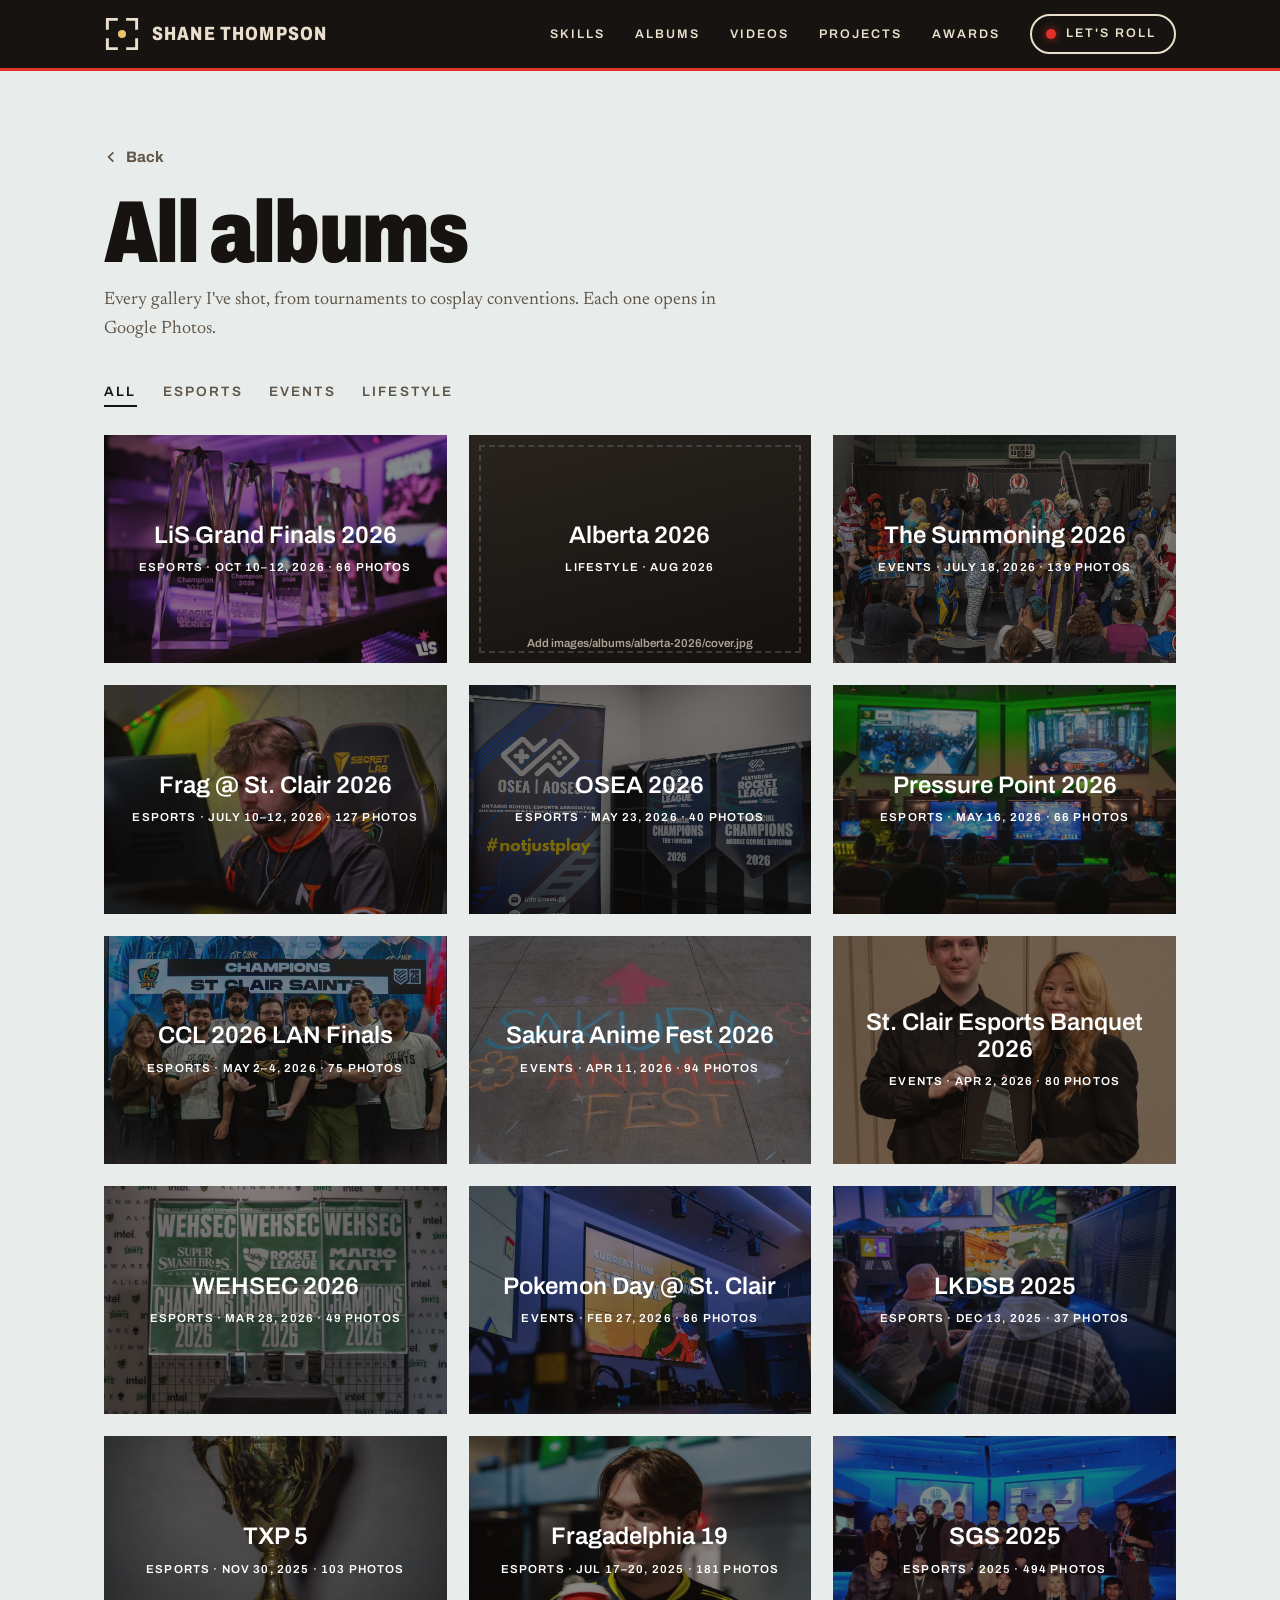
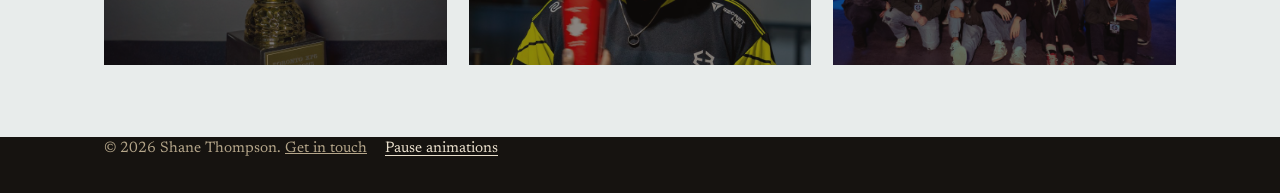
==== commit 4f16b283: "Add featured videos, video portfolio page and full albums list - Featured Work section with sliding " ====
--- a/albums.html
+++ b/albums.html
@@ -18,6 +18,7 @@
     <nav aria-label="Main"><ul>
       <li><a href="index.html#skills">Skills</a></li>
       <li class="nv-al"><a href="albums.html">Albums</a></li>
+      <li class="nv-al"><a href="videos.html">Videos</a></li>
       <li><a href="index.html#work">Projects</a></li>
       <li><a href="index.html#awards">Awards</a></li>
       <li class="nv-contact"><a href="contact.html">Contact</a></li>
@@ -36,12 +37,18 @@
         <button type="button" class="on" data-f="all" aria-pressed="true">All</button>
         <button type="button" data-f="esports" aria-pressed="false">Esports</button>
         <button type="button" data-f="events" aria-pressed="false">Events</button>
+        <button type="button" data-f="lifestyle" aria-pressed="false">Lifestyle</button>
       </div>
       <!-- To add an album: copy an <a class="alt"> block, set data-cat (for example esports or events), the title, the Google Photos share link, and a cover at images/albums/<name>/cover.jpg (landscape, about 3:2). To add a filter tab, copy a button. -->
       <div class="alg">
       <a class="alt" data-cat="esports" href="https://photos.app.goo.gl/d2qjVAx8taKaibPC6" target="_blank" rel="noopener">
         <img src="images/albums/lis-2026/cover.jpg" alt="" style="object-position:22% 50%" loading="lazy" decoding="async">
         <span class="alt-txt"><b>LiS Grand Finals 2026</b><i>Esports · Oct 10–12, 2026 · 66 photos</i></span>
+        <span class="alt-go" aria-hidden="true"><svg width="12" height="12" viewBox="0 0 24 24" fill="none" stroke="currentColor" stroke-width="3" stroke-linecap="square" aria-hidden="true"><path d="M7 17 17 7M8 7h9v9"/></svg></span>
+      </a>
+      <a class="alt" data-cat="lifestyle" href="https://photos.app.goo.gl/tnVtNDZzXQ5rCnQa6" target="_blank" rel="noopener">
+        <img src="images/albums/alberta-2026/cover.jpg" alt="" loading="lazy" decoding="async">
+        <span class="alt-txt"><b>Alberta 2026</b><i>Lifestyle · Aug 2026</i></span>
         <span class="alt-go" aria-hidden="true"><svg width="12" height="12" viewBox="0 0 24 24" fill="none" stroke="currentColor" stroke-width="3" stroke-linecap="square" aria-hidden="true"><path d="M7 17 17 7M8 7h9v9"/></svg></span>
       </a>
       <a class="alt" data-cat="events" href="https://photos.app.goo.gl/BAirNBNENMz6Ticj6" target="_blank" rel="noopener">
@@ -54,64 +61,59 @@
         <span class="alt-txt"><b>Frag @ St. Clair 2026</b><i>Esports · July 10–12, 2026 · 127 photos</i></span>
         <span class="alt-go" aria-hidden="true"><svg width="12" height="12" viewBox="0 0 24 24" fill="none" stroke="currentColor" stroke-width="3" stroke-linecap="square" aria-hidden="true"><path d="M7 17 17 7M8 7h9v9"/></svg></span>
       </a>
-      <a class="alt" data-cat="esports" href="https://photos.google.com/" target="_blank" rel="noopener">
-        <img src="images/albums/osea-2026/cover.jpg" alt="" loading="lazy" decoding="async">
-        <span class="alt-txt"><b>OSEA 2026</b><i>Esports · 40 photos</i></span>
+      <a class="alt" data-cat="esports" href="https://photos.google.com/share/AF1QipNt0D9s24f5D60MiEDJ8AFQdbcx-3ZL5i1eV_1b_-CYSlSQ2hL6Azq5NX3BLFhYmg?key=T2ZLYVROWGlKZ3dIRzJmc24wX1M5NWhHakdsRVZn" target="_blank" rel="noopener">
+        <img src="images/albums/osea-2026/cover.jpg" alt="" style="object-position:50% 50%" loading="lazy" decoding="async">
+        <span class="alt-txt"><b>OSEA 2026</b><i>Esports · May 23, 2026 · 40 photos</i></span>
         <span class="alt-go" aria-hidden="true"><svg width="12" height="12" viewBox="0 0 24 24" fill="none" stroke="currentColor" stroke-width="3" stroke-linecap="square" aria-hidden="true"><path d="M7 17 17 7M8 7h9v9"/></svg></span>
       </a>
-      <a class="alt" data-cat="esports" href="https://photos.google.com/" target="_blank" rel="noopener">
-        <img src="images/albums/pressure-point-2026/cover.jpg" alt="" loading="lazy" decoding="async">
-        <span class="alt-txt"><b>Pressure Point 2026</b><i>Esports · 66 photos</i></span>
+      <a class="alt" data-cat="esports" href="https://photos.google.com/share/AF1QipP0-eRhYcVZF797ZTDW_MJPzRC9UOYzeSh2Pz6D2n5G753JVnLWeYphOdqllYvVBg?key=SURucV81WEppZEhyQzZ4TEVka1hKSW5LeUtDTDBn" target="_blank" rel="noopener">
+        <img src="images/albums/pressure-point-2026/cover.jpg" alt="" style="object-position:50% 40%" loading="lazy" decoding="async">
+        <span class="alt-txt"><b>Pressure Point 2026</b><i>Esports · May 16, 2026 · 66 photos</i></span>
         <span class="alt-go" aria-hidden="true"><svg width="12" height="12" viewBox="0 0 24 24" fill="none" stroke="currentColor" stroke-width="3" stroke-linecap="square" aria-hidden="true"><path d="M7 17 17 7M8 7h9v9"/></svg></span>
       </a>
-      <a class="alt" data-cat="esports" href="https://photos.google.com/" target="_blank" rel="noopener">
-        <img src="images/albums/ccl-2026-champs/cover.jpg" alt="" loading="lazy" decoding="async">
-        <span class="alt-txt"><b>CCL 2026 CHAMPS</b><i>Esports · 75 photos</i></span>
+      <a class="alt" data-cat="esports" href="https://photos.app.goo.gl/8pk7R8SZvr6cL2zy5" target="_blank" rel="noopener">
+        <img src="images/albums/ccl-2026-champs/cover.jpg" alt="" style="object-position:50% 40%" loading="lazy" decoding="async">
+        <span class="alt-txt"><b>CCL 2026 LAN Finals</b><i>Esports · May 2–4, 2026 · 75 photos</i></span>
         <span class="alt-go" aria-hidden="true"><svg width="12" height="12" viewBox="0 0 24 24" fill="none" stroke="currentColor" stroke-width="3" stroke-linecap="square" aria-hidden="true"><path d="M7 17 17 7M8 7h9v9"/></svg></span>
       </a>
-      <a class="alt" data-cat="events" href="https://photos.google.com/" target="_blank" rel="noopener">
-        <img src="images/albums/sakura-anime-fest-2026/cover.jpg" alt="" loading="lazy" decoding="async">
-        <span class="alt-txt"><b>Sakura Anime Fest 2026</b><i>Events · 94 photos</i></span>
+      <a class="alt" data-cat="events" href="https://photos.app.goo.gl/FuT9Dk3FckCpmka98" target="_blank" rel="noopener">
+        <img src="images/albums/sakura-anime-fest-2026/cover.jpg" alt="" style="object-position:50% 50%" loading="lazy" decoding="async">
+        <span class="alt-txt"><b>Sakura Anime Fest 2026</b><i>Events · Apr 11, 2026 · 94 photos</i></span>
         <span class="alt-go" aria-hidden="true"><svg width="12" height="12" viewBox="0 0 24 24" fill="none" stroke="currentColor" stroke-width="3" stroke-linecap="square" aria-hidden="true"><path d="M7 17 17 7M8 7h9v9"/></svg></span>
       </a>
-      <a class="alt" data-cat="events" href="https://photos.google.com/" target="_blank" rel="noopener">
-        <img src="images/albums/esports-banquet-2026/cover.jpg" alt="" loading="lazy" decoding="async">
-        <span class="alt-txt"><b>St. Clair Esports Banquet 2026</b><i>Events · 80 photos</i></span>
+      <a class="alt" data-cat="events" href="https://photos.app.goo.gl/WqLnnCoQn6pccmJD6" target="_blank" rel="noopener">
+        <img src="images/albums/esports-banquet-2026/cover.jpg" alt="" style="object-position:50% 30%" loading="lazy" decoding="async">
+        <span class="alt-txt"><b>St. Clair Esports Banquet 2026</b><i>Events · Apr 2, 2026 · 80 photos</i></span>
         <span class="alt-go" aria-hidden="true"><svg width="12" height="12" viewBox="0 0 24 24" fill="none" stroke="currentColor" stroke-width="3" stroke-linecap="square" aria-hidden="true"><path d="M7 17 17 7M8 7h9v9"/></svg></span>
       </a>
-      <a class="alt" data-cat="esports" href="https://photos.google.com/" target="_blank" rel="noopener">
-        <img src="images/albums/wehsec-2026/cover.jpg" alt="" loading="lazy" decoding="async">
-        <span class="alt-txt"><b>WEHSEC 2026</b><i>Esports · 49 photos</i></span>
+      <a class="alt" data-cat="esports" href="https://photos.app.goo.gl/CCawEXCm4RqWuAGe8" target="_blank" rel="noopener">
+        <img src="images/albums/wehsec-2026/cover.jpg" alt="" style="object-position:50% 40%" loading="lazy" decoding="async">
+        <span class="alt-txt"><b>WEHSEC 2026</b><i>Esports · Mar 28, 2026 · 49 photos</i></span>
         <span class="alt-go" aria-hidden="true"><svg width="12" height="12" viewBox="0 0 24 24" fill="none" stroke="currentColor" stroke-width="3" stroke-linecap="square" aria-hidden="true"><path d="M7 17 17 7M8 7h9v9"/></svg></span>
       </a>
-      <a class="alt" data-cat="events" href="https://photos.google.com/" target="_blank" rel="noopener">
-        <img src="images/albums/pokemon-day-nexus/cover.jpg" alt="" loading="lazy" decoding="async">
-        <span class="alt-txt"><b>Pokemon Day @ Nexus !!</b><i>Events · 86 photos</i></span>
+      <a class="alt" data-cat="events" href="https://photos.app.goo.gl/3eqn4gW6eRGVWiKDA" target="_blank" rel="noopener">
+        <img src="images/albums/pokemon-day-nexus/cover.jpg" alt="" style="object-position:50% 50%" loading="lazy" decoding="async">
+        <span class="alt-txt"><b>Pokemon Day @ St. Clair</b><i>Events · Feb 27, 2026 · 86 photos</i></span>
         <span class="alt-go" aria-hidden="true"><svg width="12" height="12" viewBox="0 0 24 24" fill="none" stroke="currentColor" stroke-width="3" stroke-linecap="square" aria-hidden="true"><path d="M7 17 17 7M8 7h9v9"/></svg></span>
       </a>
-      <a class="alt" data-cat="esports" href="https://photos.google.com/" target="_blank" rel="noopener">
-        <img src="images/albums/lkdsb-winter-2025/cover.jpg" alt="" loading="lazy" decoding="async">
-        <span class="alt-txt"><b>LKDSB Winter 2025</b><i>Esports · 37 photos</i></span>
+      <a class="alt" data-cat="esports" href="https://photos.app.goo.gl/sBekEKXd3D2Y7QKu9" target="_blank" rel="noopener">
+        <img src="images/albums/lkdsb-winter-2025/cover.jpg" alt="" style="object-position:50% 50%" loading="lazy" decoding="async">
+        <span class="alt-txt"><b>LKDSB 2025</b><i>Esports · Dec 13, 2025 · 37 photos</i></span>
         <span class="alt-go" aria-hidden="true"><svg width="12" height="12" viewBox="0 0 24 24" fill="none" stroke="currentColor" stroke-width="3" stroke-linecap="square" aria-hidden="true"><path d="M7 17 17 7M8 7h9v9"/></svg></span>
       </a>
-      <a class="alt" data-cat="esports" href="https://photos.google.com/" target="_blank" rel="noopener">
-        <img src="images/albums/txp-5/cover.jpg" alt="" loading="lazy" decoding="async">
-        <span class="alt-txt"><b>TXP 5</b><i>Esports · 103 photos</i></span>
+      <a class="alt" data-cat="esports" href="https://photos.app.goo.gl/RtGMnMhtyFZ5JvMU8" target="_blank" rel="noopener">
+        <img src="images/albums/txp-5/cover.jpg" alt="" style="object-position:50% 45%" loading="lazy" decoding="async">
+        <span class="alt-txt"><b>TXP 5</b><i>Esports · Nov 30, 2025 · 103 photos</i></span>
         <span class="alt-go" aria-hidden="true"><svg width="12" height="12" viewBox="0 0 24 24" fill="none" stroke="currentColor" stroke-width="3" stroke-linecap="square" aria-hidden="true"><path d="M7 17 17 7M8 7h9v9"/></svg></span>
       </a>
-      <a class="alt" data-cat="esports" href="https://photos.google.com/" target="_blank" rel="noopener">
-        <img src="images/albums/frag19-st-clair/cover.jpg" alt="" loading="lazy" decoding="async">
-        <span class="alt-txt"><b>FRAG19 at St. Clair College</b><i>Esports · 181 photos</i></span>
+      <a class="alt" data-cat="esports" href="https://photos.app.goo.gl/WS1LuLhjbAWBPXb7A" target="_blank" rel="noopener">
+        <img src="images/albums/frag19-st-clair/cover.jpg" alt="" style="object-position:50% 30%" loading="lazy" decoding="async">
+        <span class="alt-txt"><b>Fragadelphia 19</b><i>Esports · Jul 17–20, 2025 · 181 photos</i></span>
         <span class="alt-go" aria-hidden="true"><svg width="12" height="12" viewBox="0 0 24 24" fill="none" stroke="currentColor" stroke-width="3" stroke-linecap="square" aria-hidden="true"><path d="M7 17 17 7M8 7h9v9"/></svg></span>
       </a>
-      <a class="alt" data-cat="esports" href="https://photos.google.com/" target="_blank" rel="noopener">
-        <img src="images/albums/saints-gauntlet-series-sgs2025/cover.jpg" alt="" loading="lazy" decoding="async">
-        <span class="alt-txt"><b>Saints Gauntlet Series | #SGS2025</b><i>Esports · 494 photos</i></span>
-        <span class="alt-go" aria-hidden="true"><svg width="12" height="12" viewBox="0 0 24 24" fill="none" stroke="currentColor" stroke-width="3" stroke-linecap="square" aria-hidden="true"><path d="M7 17 17 7M8 7h9v9"/></svg></span>
-      </a>
-      <a class="alt" data-cat="events" href="https://photos.google.com/" target="_blank" rel="noopener">
-        <img src="images/albums/alberta-2026/cover.jpg" alt="" loading="lazy" decoding="async">
-        <span class="alt-txt"><b>Alberta 2026</b><i>Events</i></span>
+      <a class="alt" data-cat="esports" href="https://photos.app.goo.gl/X7LvvypQssWGw6Gz6" target="_blank" rel="noopener">
+        <img src="images/albums/saints-gauntlet-series-sgs2025/cover.jpg" alt="" style="object-position:50% 50%" loading="lazy" decoding="async">
+        <span class="alt-txt"><b>SGS 2025</b><i>Esports · 2025 · 494 photos</i></span>
         <span class="alt-go" aria-hidden="true"><svg width="12" height="12" viewBox="0 0 24 24" fill="none" stroke="currentColor" stroke-width="3" stroke-linecap="square" aria-hidden="true"><path d="M7 17 17 7M8 7h9v9"/></svg></span>
       </a>
       </div>
--- a/styles.css
+++ b/styles.css
@@ -124,8 +124,9 @@
 .pc-cap h3{font-family:var(--display);font-weight:800;font-stretch:85%;font-size:1.2rem;line-height:1.08}
 .pc-go{flex:none;width:32px;height:32px;display:grid;place-items:center;border:2px solid var(--line);border-radius:50%;transition:background .15s,color .15s,border-color .15s}
 .pcard:hover .pc-go,.pcard:focus-visible .pc-go{background:var(--rec);border-color:var(--rec);color:#fff}
-.pc-foil{position:absolute;inset:0;pointer-events:none;opacity:0;transition:opacity .25s;mix-blend-mode:soft-light;background:radial-gradient(circle at var(--mx,50%) var(--my,25%),rgba(255,255,255,.8),rgba(255,255,255,0) 50%),linear-gradient(105deg,transparent 30%,rgba(255,0,140,.55) 38%,rgba(0,190,255,.55) 46%,rgba(255,235,60,.55) 54%,transparent 62%);background-size:100% 100%,300% 100%;background-position:0 0,var(--mx,50%) 0;background-repeat:no-repeat}
-.pcard:hover .pc-foil,.pcard:focus-visible .pc-foil{opacity:1}
+.pc-date{position:absolute;z-index:2;right:8px;bottom:8px;padding:5px 12px;border-radius:12px;background:var(--ink);color:#E8C26A;font-family:var(--display);font-weight:700;font-size:.8rem;letter-spacing:.04em;opacity:0;transform:translateY(6px);transition:opacity .2s,transform .2s;pointer-events:none}
+.pcard:hover .pc-date,.pcard:focus-visible .pc-date{opacity:1;transform:none}
+@media(hover:none){.pc-date{opacity:1;transform:none}}
 
 /* ---------- Image slots: a labelled placeholder shows until the photo file exists ---------- */
 .pc-img.missing,.shot.missing{background:linear-gradient(165deg,color-mix(in srgb,var(--c,#7FA3B8) 40%,#161310),#161310 90%);outline:2px dashed rgba(255,255,255,.32);outline-offset:-14px}
@@ -178,7 +179,7 @@
 @media(max-width:700px){
   .g2,.g3{grid-template-columns:1fr}
 }
-@media(prefers-reduced-motion:reduce){.pcard,.pc-in,.pc-foil,.pc-go{transition:none}}
+@media(prefers-reduced-motion:reduce){.pcard,.pc-in,.pc-date,.pc-go{transition:none}}
 
 /* ---------- Awards: a strip of 35mm film on an amber light table ---------- */
 section.block.awards{background:#D6C39B}
@@ -387,3 +388,59 @@
 .cp-thanks p{margin-top:14px;font-size:1.15rem}
 .cp-form.done>*:not(.cp-thanks){display:none}
 .cp-send:disabled{opacity:.6;cursor:wait}
+#work .cards{gap:48px 56px}
+#work .pcard{width:min(100%,440px);aspect-ratio:88/100}
+
+/* ---------- Featured tabs (albums / videos) and video cards ---------- */
+.ftabs{display:flex;flex-wrap:wrap;gap:6px 34px}
+.ftabs button{padding:0 0 8px;border:0;border-bottom:3px solid transparent;background:none;color:#9C9078;font-family:var(--display);font-weight:800;font-stretch:80%;font-size:clamp(1.9rem,4.4vw,2.6rem);line-height:1.05;cursor:pointer;transition:color .2s,border-color .2s}
+.ftabs button:hover{color:var(--sand)}
+.ftabs button.on{color:var(--sand);border-bottom-color:#E8C26A}
+.ftabs button:focus-visible{outline:2px solid #E8C26A;outline-offset:4px}
+.fview{box-sizing:border-box;overflow:hidden;margin:6px -16px -24px;padding:20px 16px 24px;transition:height .45s cubic-bezier(.2,.7,.2,1)}
+.ftrack{display:flex;align-items:flex-start;transition:transform .5s cubic-bezier(.2,.7,.2,1)}
+.ftrack.v{transform:translateX(-100%)}
+.fpanel{flex:0 0 100%;min-width:0;opacity:1;transition:opacity .35s}
+.fpanel[aria-hidden="true"]{opacity:0;pointer-events:none}
+.fpanel>.intro{margin-top:0}
+.vds{margin-top:48px;display:grid;grid-template-columns:repeat(3,1fr);gap:40px 34px}
+.vd{display:block;position:relative;background:#0F0D0B;border:2px solid var(--sand);color:var(--sand);text-decoration:none;box-shadow:6px 6px 0 #E8C26A;transition:transform .2s,box-shadow .2s}
+.vd:hover,.vd:focus-visible{transform:translateY(-6px);box-shadow:9px 10px 0 #E8C26A}
+.vd::before,.vd::after{content:"";display:block;height:16px;background:radial-gradient(circle 3.5px at 9px 8px,var(--sand) 97%,transparent) 0 0/20px 16px repeat-x}
+.vd-img{position:relative;aspect-ratio:16/9;background:#2E2923;overflow:hidden;margin:0 10px}
+.vd-img img{position:absolute;inset:0;width:100%;height:100%;object-fit:cover;transition:transform .5s}
+.vd:hover .vd-img img,.vd:focus-visible .vd-img img{transform:scale(1.04)}
+.vd-play{position:absolute;z-index:2;left:50%;top:50%;width:54px;height:54px;margin:-27px 0 0 -27px;display:grid;place-items:center;border-radius:50%;background:rgba(22,19,16,.72);border:2px solid var(--sand);color:var(--sand);transition:background .2s,color .2s,border-color .2s}
+.vd-play svg{margin-left:3px}
+.vd:hover .vd-play,.vd:focus-visible .vd-play{background:#E8C26A;border-color:#E8C26A;color:var(--ink)}
+.vd-cap{padding:14px 12px 4px}
+.vd-cap h3{font-family:var(--display);font-weight:800;font-stretch:85%;font-size:1.1rem;line-height:1.1}
+.vd-cap .al-date{color:#D0C4AB;margin-top:6px}
+.vd-img.missing{outline:2px dashed rgba(255,255,255,.3);outline-offset:-12px;background:linear-gradient(165deg,#3D362D,#161310 90%)}
+.vd-img.missing>.ph-label{inset:auto 0 12px 0;display:block;padding:0 18px;font-size:.72rem;opacity:.7;z-index:2;text-align:center;position:absolute;color:#E9DFCC;font-family:var(--display);font-weight:600}
+.alt.vt{aspect-ratio:16/9}
+.alt.vt::before{content:"";position:absolute;z-index:2;left:50%;top:18px;width:30px;height:30px;margin-left:-15px;border-radius:50%;background:rgba(22,19,16,.6) url("data:image/svg+xml,%3Csvg xmlns='http://www.w3.org/2000/svg' viewBox='0 0 24 24' fill='%23fff'%3E%3Cpath d='M9 6.5v11l9-5.5z'/%3E%3C/svg%3E") center/18px no-repeat;border:2px solid #fff}
+@media(max-width:980px){.vds{gap:36px 22px}}
+@media(max-width:700px){.vds{grid-template-columns:1fr;max-width:420px;margin-left:auto;margin-right:auto}}
+@media(prefers-reduced-motion:reduce){.fview,.ftrack,.fpanel,.vd,.vd-img img{transition:none}}
+html.still .fview,html.still .ftrack,html.still .fpanel{transition:none}
+.vanchor{display:block;position:relative;top:-90px;height:0}
+
+/* Featured Work: big centred title, centred tabs */
+.ftitle{text-align:center;font-family:var(--display);font-weight:900;font-stretch:75%;font-size:clamp(3rem,8vw,5.5rem);line-height:.9;letter-spacing:-.02em}
+.ftabs{justify-content:center;gap:6px 38px;margin-top:30px}
+.ftabs button{font-size:clamp(1.15rem,2.4vw,1.45rem);font-weight:700;font-stretch:100%;letter-spacing:.16em;text-transform:uppercase;padding:0 2px 8px}
+.fpanel>.intro{text-align:center;margin-left:auto;margin-right:auto;max-width:620px}
+.fpanel>.intro{margin-top:4px}
+
+/* Video descriptions */
+.vd{display:flex;flex-direction:column}
+.vd-cap{flex:1;padding:14px 12px 14px}
+.vd-role{margin-top:12px;font-family:var(--display);font-weight:600;font-size:.82rem;line-height:1.4;color:var(--sand)}
+.vd-role b{display:block;margin-bottom:2px;font-weight:700;font-size:.7rem;letter-spacing:.16em;text-transform:uppercase;color:#E8C26A}
+.vd-desc{margin-top:10px;font-size:.95rem;line-height:1.5;color:#D0C4AB}
+.vd[hidden]{display:none}
+.vpage{margin-top:28px;gap:26px 22px;align-items:stretch}
+@media(max-width:980px){.vpage{grid-template-columns:repeat(2,1fr)}}
+@media(max-width:860px){#pn-videos .vds{grid-template-columns:1fr;max-width:440px;margin-left:auto;margin-right:auto}}
+@media(max-width:700px){.vpage{grid-template-columns:1fr;max-width:440px;margin-left:auto;margin-right:auto}}
